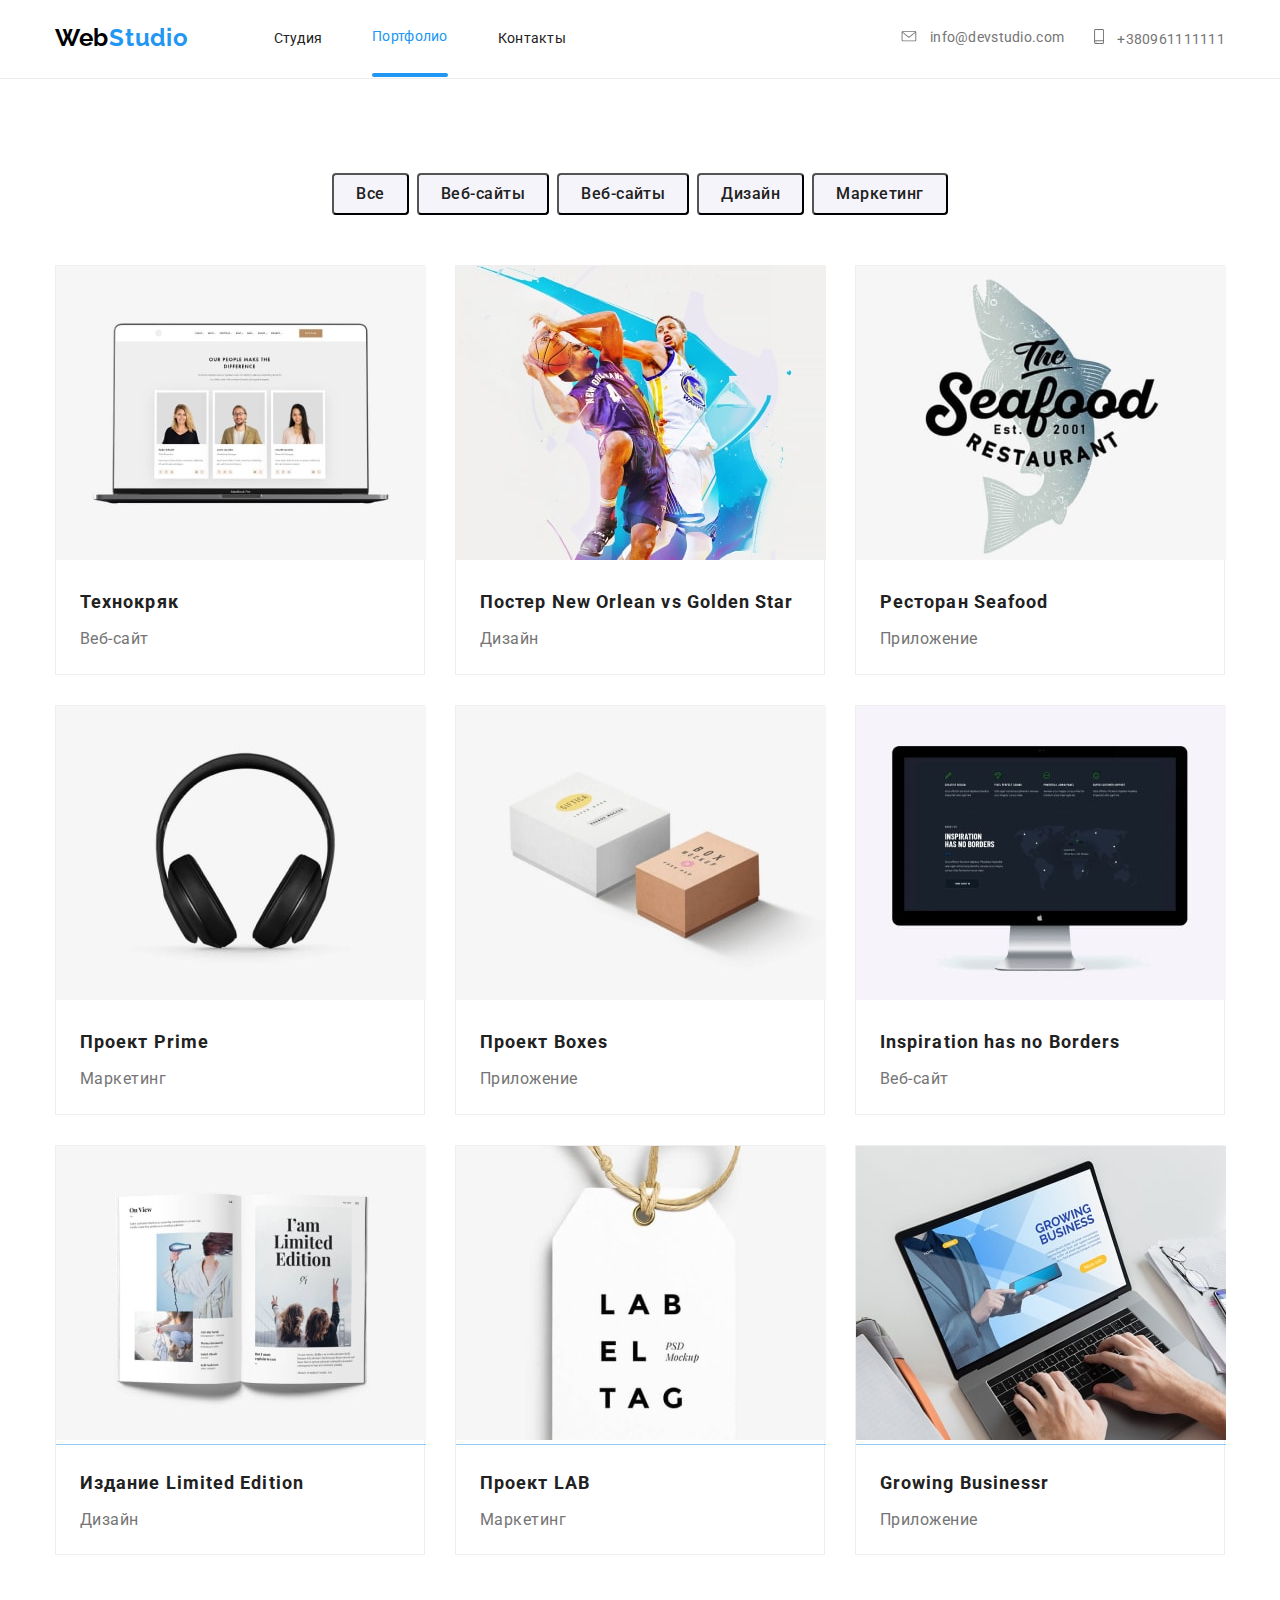
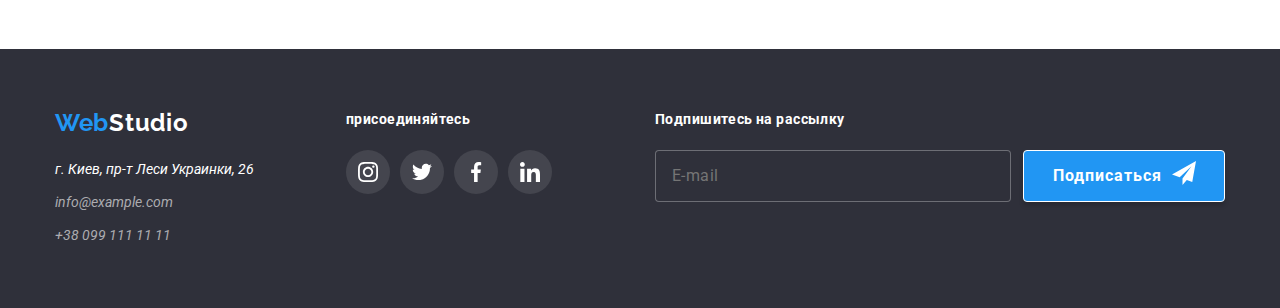
==== portfolio.html @ 49d40916 "Перенес 6 работу" ====
<!DOCTYPE html>
<html lang="ru">
  <head>
    <meta charset="UTF-8" />
    <meta name="viewport" content="width=device-width, initial-scale=1.0" />
    <title>Github-home</title>
    <link
      href="https://fonts.googleapis.com/css2?family=Raleway:wght@700&family=Roboto:wght@400;500;700;900&display=swap"
      rel="stylesheet"
    />
    <link rel="stylesheet" href="./css/normalize.css" />
    <link rel="stylesheet" href="./css/style.css" />
  </head>
  <body>
    <header class="border-head">
      <!--Header site -->
      <div class="conteiner conteiner-nav">
        <nav class="main-nav">
          <a href="./index.html" class="logo"
            >Web<span class="pat">Studio</span>
          </a>
          <ul class="site-nav erase-stile">
            <li class="item">
              <a href="./index.html" class="link">Студия</a>
            </li>
            <li class="item">
              <a href="#" class="link current erase-stile">Портфолио</a>
            </li>
            <li class="item">
              <a href="#" class="link">Контакты</a>
            </li>
          </ul>
        </nav>
        <div class="page-contacts">
          <ul class="contacts-nav erase-stile">
            <li class="item-link">
              <a class="link" href="mailto:info@devstudio.com">
                <svg class="icon-email" style="width: 16; height: 11;">
                  <use href="./img/symbol-defs.svg#icon-email"></use>
                </svg>
                info@devstudio.com</a
              >
            </li>
            <li class="item-link">
              <a class="link" href="tel:+380961111111">
                <svg class="icon-smartphone" style="width: 10; height: 15;">
                  <use href="./img/symbol-defs.svg#icon-smartphone"></use>
                </svg>
                +380961111111</a
              >
            </li>
          </ul>
        </div>
      </div>
    </header>

    <main class="conteiner">
      <!--filtres-->

      <div class="block-filtres">
        <button type="button" class="filtres">Все</button>
        <button type="button" class="filtres">Веб-сайты</button>
        <button type="button" class="filtres">Веб-сайты</button>
        <button type="button" class="filtres">Дизайн</button>
        <button type="button" class="filtres">Маркетинг</button>
      </div>

      <!--our developments-->

      <section class="development-conteiner">
        <h1 hidden>Our developments</h1>
        <ul class="erase-stile flex-conteiner">
          <li class="block-flex">
            <a href="#">
              <div class="img-box">
                <img
                  src="./img/portfolio/img-min.jpg"
                  alt="Технокряк"
                  width="370"
                  height="294"
                />

                <div class="img-hover">
                  <p class="texnokryk-text">
                    Технокряк это современная площадка распространения
                    коронавируса. Компании используют эту платформу для
                    цифрового шпионажа и атак на защищённые сервера конкурентов.
                  </p>
                </div>
              </div>
              <div class="border">
                <h2 class="developments-title">Технокряк</h2>
                <p class="development-text">Веб-сайт</p>
              </div>
            </a>
          </li>
          <li class="block-flex">
            <a href="#">
              <div class="img-box">
                <img
                  src="./img/portfolio/img2-min.jpg"
                  alt="Постер New Orlean vs Golden Star"
                  width="370"
                  height="294"
                />
                <div class="img-hover">
                  <p class="texnokryk-text">
                    Технокряк это современная площадка распространения
                    коронавируса. Компании используют эту платформу для
                    цифрового шпионажа и атак на защищённые сервера конкурентов.
                  </p>
                </div>
              </div>
              <div class="border">
                <h2 class="developments-title">
                  Постер New Orlean vs Golden Star
                </h2>
                <p class="development-text">Дизайн</p>
              </div>
            </a>
          </li>
          <li class="block-flex">
            <a href="#">
              <div class="img-box">
                <img
                  src="./img/portfolio/img3-min.jpg"
                  alt="Ресторан Seafood"
                  width="370"
                  height="294"
                />
                <div class="img-hover">
                  <p class="texnokryk-text">
                    Технокряк это современная площадка распространения
                    коронавируса. Компании используют эту платформу для
                    цифрового шпионажа и атак на защищённые сервера конкурентов.
                  </p>
                </div>
              </div>
              <div class="border">
                <h2 class="developments-title">Ресторан Seafood</h2>
                <p class="development-text">Приложение</p>
              </div>
            </a>
          </li>
          <li class="block-flex">
            <a href="#">
              <div class="img-box">
                <img
                  src="./img/portfolio/img4-min.jpg"
                  alt="Проект Prime"
                  width="370"
                  height="294"
                />
                <div class="img-hover">
                  <p class="texnokryk-text">
                    Технокряк это современная площадка распространения
                    коронавируса. Компании используют эту платформу для
                    цифрового шпионажа и атак на защищённые сервера конкурентов.
                  </p>
                </div>
              </div>

              <div class="border">
                <h2 class="developments-title">Проект Prime</h2>
                <p class="development-text">Маркетинг</p>
              </div>
            </a>
          </li>
          <li class="block-flex">
            <a href="#">
              <div class="img-box">
                <img
                  src="./img/portfolio/img5-min.jpg"
                  alt="Проект Boxes"
                  width="370"
                  height="294"
                />
                <div class="img-hover">
                  <p class="texnokryk-text">
                    Технокряк это современная площадка распространения
                    коронавируса. Компании используют эту платформу для
                    цифрового шпионажа и атак на защищённые сервера конкурентов.
                  </p>
                </div>
              </div>
              <div class="border">
                <h2 class="developments-title">Проект Boxes</h2>
                <p class="development-text">Приложение</p>
              </div>
            </a>
          </li>
          <li class="block-flex">
            <a href="#">
              <div class="img-box">
                <img
                  src="./img/portfolio/img6-min.jpg"
                  alt="Inspiration has no Borders"
                  width="370"
                  height="294"
                />
                <div class="img-hover">
                  <p class="texnokryk-text">
                    Технокряк это современная площадка распространения
                    коронавируса. Компании используют эту платформу для
                    цифрового шпионажа и атак на защищённые сервера конкурентов.
                  </p>
                </div>
              </div>
              <div class="border">
                <h2 class="developments-title">Inspiration has no Borders</h2>
                <p class="development-text">Веб-сайт</p>
              </div>
            </a>
          </li>
          <li class="block-flex">
            <a href="#">
              <div class="img-box">
                <img
                  src="./img/portfolio/img7-min.jpg"
                  alt="Издание Limited Edition"
                  width="370"
                  height="294"
                />
                <div class="img-hover">
                  <p class="texnokryk-text">
                    Технокряк это современная площадка распространения
                    коронавируса. Компании используют эту платформу для
                    цифрового шпионажа и атак на защищённые сервера конкурентов.
                  </p>
                </div>
              </div>
              <div class="border">
                <h2 class="developments-title">Издание Limited Edition</h2>
                <p class="development-text">Дизайн</p>
              </div>
            </a>
          </li>
          <li class="block-flex">
            <a href="#">
              <div class="img-box">
                <img
                  src="./img/portfolio/img8-min.jpg"
                  alt="Проект LAB"
                  width="370"
                  height="294"
                />
                <div class="img-hover">
                  <p class="texnokryk-text">
                    Технокряк это современная площадка распространения
                    коронавируса. Компании используют эту платформу для
                    цифрового шпионажа и атак на защищённые сервера конкурентов.
                  </p>
                </div>
              </div>
              <div class="border">
                <h2 class="developments-title">Проект LAB</h2>
                <p class="development-text">Маркетинг</p>
              </div>
            </a>
          </li>
          <li class="block-flex">
            <a href="#">
              <div class="img-box">
                <img
                  src="./img/portfolio/img9-min.jpg"
                  alt="Growing Business"
                  width="370"
                  height="294"
                />
                <div class="img-hover">
                  <p class="texnokryk-text">
                    Технокряк это современная площадка распространения
                    коронавируса. Компании используют эту платформу для
                    цифрового шпионажа и атак на защищённые сервера конкурентов.
                  </p>
                </div>
              </div>
              <div class="border">
                <h2 class="developments-title">Growing Businessr</h2>
                <p class="development-text">Приложение</p>
              </div>
            </a>
          </li>
        </ul>
      </section>
    </main>

    <!--Footer-->

    <footer class="footer">
      <div class="conteiner flex-footer">
        <div class="block-adress-logo">
          <div class="webstudio">
            <a href="./index.html" class="footer-logo"
              >Web<span class="footer-pat">Studio</span>
            </a>
          </div>
          <address class="adress">
            <p class="footer-adress">г. Киев, пр-т Леси Украинки, 26</p>
            <p class="first-link">
              <a href="info@example.com" class="adress-link"
                >info@example.com</a
              >
            </p>
            <p class="second-link">
              <a href="#" class="adress-link"> +38 099 111 11 11</a>
            </p>
          </address>
        </div>

        <div class="block-link">
          <b class="title-footer">присоединяйтесь</b>
          <ul class="erase-stile">
            <li>
              <a href="#" aria-label="Instagram" class="bacground-icon">
                <svg class="icon-link-footer" width="20" height="20">
                  <use href="./img/symbol-defs.svg#icon-instagram"></use>
                </svg>
              </a>
            </li>
            <li>
              <a href="#" aria-label="Twitter" class="bacground-icon">
                <svg class="icon-link-footer" width="20" height="20">
                  <use href="./img/symbol-defs.svg#icon-twitter"></use>
                </svg>
              </a>
            </li>
            <li>
              <a href="#" aria-label="Facebbook" class="bacground-icon">
                <svg class="icon-link-footer" width="20" height="20">
                  <use href="./img/symbol-defs.svg#icon-facebook"></use>
                </svg>
              </a>
            </li>
            <li>
              <a href="#" aria-label="LinkedIn" class="bacground-icon">
                <svg class="icon-link-footer" width="20" height="20">
                  <use href="./img/symbol-defs.svg#icon-linkedin"></use>
                </svg>
              </a>
            </li>
          </ul>
        </div>
        <form class="form" action="#">
          <b class="title-footer">Подпишитесь на рассылку</b>
          <div class="form-footer">
            <input
              class="input-footer"
              type="email"
              name="mail"
              id="mail"
              placeholder="E-mail"
            />

            <button class="submit-footer" type="submit">
              Подписаться
              <svg class="icon-send" width="24" height="24">
                <use href="./img/symbol-defs.svg#icon-send"></use>
              </svg>
            </button>
          </div>
        </form>
      </div>
    </footer>
  </body>
</html>
---- css/style.css ----
html {
  box-sizing: border-box;
}

*,
*::before,
*::after {
  box-sizing: inherit;
}

:root {
  --main-text-color: #757575;
  --text-title-color: #212121;
  --accent-text: #2196f3;
  --primary-white-color: #ffffff;
}

body {
  color: var(--main-text-color);
  background-color: #ffffff;

  font-family: "Raleway", sans-serif;
  font-family: "Roboto", sans-serif;
}

.erase-stile {
  display: flex;

  list-style: none;
  text-decoration: none;

  padding: 0;
  margin: 0;
}

/*page header*/

.conteiner {
  width: 1200px;

  padding-left: 15px;
  padding-right: 15px;
  margin-left: auto;
  margin-right: auto;
}
.border-head {
  margin-top: 0;
  border-bottom: 1px solid #ececec;
}

/* nav*/

.conteiner-nav {
  display: flex;
  justify-content: center;
  align-items: center;
  padding-top: 24px;
  padding-bottom: 25px;
}
.main-nav {
  display: flex;
  justify-content: center;
  align-items: center;
}

.logo {
  color: #000000;

  font-family: "Raleway", sans-serif;

  font-weight: 700;
  font-size: 24px;
  line-height: 1.19;
  letter-spacing: 0.03em;
  text-decoration: none;
}

.logo .pat {
  color: var(--accent-text);
}

.link {
  position: relative;
  color: var(--text-title-color);

  font-size: 14px;
  line-height: 1.14;
  letter-spacing: 0.02em;
  text-decoration: none;
  transition: color, fill;
  transition-delay: 250ms;
  transition-timing-function: cubic-bezier(0.4, 0, 0.2, 1);
}
.site-nav {
  display: flex;
  margin-left: 85px;
}
.site-nav .item:not(:last-child) {
  margin-right: 50px;
}

.site-nav .link:focus,
.site-nav .link:hover {
  color: var(--accent-text);
}
/*.current {
  position: relative;
}*/
/*.link:hover::before {
  content: "";
  position: absolute;
  width: 100%;
  height: 4px;
  bottom: -32px;

  border-radius: 2px;
  background-color: var(--accent-text);
  transition: 250ms cubic-bezier(0.4, 0, 0.2, 1);
}*/
.current::before {
  content: "";
  position: absolute;
  width: 100%;
  height: 4px;
  bottom: -32px;

  border-radius: 2px;

  background-color: var(--accent-text);
}

.site-nav .link.current {
  color: var(--accent-text);
}
.item-link {
  display: inline-flex;
  align-items: center;
  fill: var(--main-text-color);
}
.icon-email {
  width: 16px;
  height: 11px;
  margin-right: 10px;
}

.item-link :focus,
.item-link :hover {
  fill: var(--accent-text);
  color: var(--accent-text);
}

.icon-smartphone {
  width: 10px;
  height: 15px;
  margin-right: 10px;
}

.page-contacts {
  display: flex;

  align-items: center;
  margin-left: auto;
}
.contacts-nav {
  display: flex;
  align-items: center;
}
.contacts-nav .item-link:not(:last-child) {
  margin-right: 30px;
}

.contacts-nav .link {
  color: #757575;
}

.contacts-nav .link:focus,
.contacts-nav .link:hover {
  color: var(--accent-text);
}

/* head*/

.section-head {
  margin-top: 0;
  margin-bottom: 94px;

  text-align: center;
}
.overlay {
  max-width: 1600px;
  height: 600px;
  margin-right: auto;
  margin-left: auto;

  background-image: linear-gradient(
      to right,
      rgba(47, 48, 58, 0.8),
      rgba(47, 48, 58, 0.8)
    ),
    url(../img/header-min.jpg);
  background-position: center;
  background-size: cover;
}

.title-head {
  width: 696px;

  padding-top: 200px;
  margin-top: 0;
  margin-right: auto;
  margin-left: auto;
  margin-bottom: 30px;

  color: var(--primary-white-color);

  font-weight: 900;
  font-size: 44px;
  line-height: 1.36;
  text-align: center;
  letter-spacing: 0.06em;
  text-transform: uppercase;
}

/* button*/
.button-head {
  color: #ffffff;
  background-color: var(--accent-text);

  display: inline;
  padding-top: 10px;
  padding-right: 32px;
  padding-bottom: 10px;
  padding-left: 32px;
  border: 1px solid transparent;
  border-radius: 4px;

  font-weight: 700;
  font-size: 16px;
  line-height: 1.87;
  letter-spacing: 0.06em;
  font-family: inherit;
}

/* features*/
.features-conteiner {
  margin-top: 94px;
  margin-bottom: 94px;
  display: flex;
}

.icon-benefits {
  margin-bottom: 30px;
  margin-top: 0;
  padding: 25px 100px;

  width: 270px;
  height: 120px;

  background-color: #f5f4fa;
  border-radius: 4px;
}

.features-conteiner .features-item:not(:last-child) {
  margin-right: 30px;
}

.section-title-detalis {
  color: var(--text-title-color);

  font-style: normal;
  font-weight: 700;
  font-size: 14px;
  line-height: 1.42;
  letter-spacing: 0.03em;
  text-transform: uppercase;

  margin-top: 0;
  margin-bottom: 10px;
}

.section-title {
  text-align: center;
  margin-top: 0;
  margin-bottom: 50px;

  font-weight: 700;
  font-size: 36px;
  line-height: 1.16;
  letter-spacing: 0.03em;

  color: var(--text-title-color);
}

.section-text {
  font-size: 14px;
  line-height: 1.5;
  letter-spacing: 0.03em;

  margin-top: 0;
  margin-bottom: 0;
}

/*development site*/
.development-conteiner {
  margin-bottom: 94px;
}
.bloc-item {
  display: flex;
  flex-wrap: wrap;
}
.bloc-item .person:not(:last-child) {
  margin-right: 30px;
}

.person {
  position: relative;
}
.img-bloc {
  display: block;

  width: 370px;
  height: 294px;
}

.development-first-text {
  position: absolute;
  bottom: 0;
  left: 0;
  width: 370px;
  height: 70px;

  display: inline-flex;
  justify-content: center;
  align-items: center;

  margin-top: 0;
  margin-bottom: 0;

  font-weight: bold;
  font-size: 14px;
  line-height: 1.14;
  text-align: center;
  letter-spacing: 0.03em;
  text-transform: uppercase;
  color: var(--primary-white-color);
  background-color: rgba(47, 48, 58, 0.8);
}

/*our team*/
.section-team {
  margin-bottom: 94px;
  margin-right: auto;
  margin-right: auto;
  padding-top: 94px;
  padding-bottom: 94px;

  background-color: #f5f4fa;
}
.bloc-team {
  display: flex;
  flex-wrap: wrap;
}
.team {
  width: 270px;
  margin-right: 30px;
  background: #ffffff;
  text-align: center;
  box-shadow: 0px 1px 3px rgba(0, 0, 0, 0.12), 0px 1px 1px rgba(0, 0, 0, 0.14),
    0px 2px 1px rgba(0, 0, 0, 0.2);
  border-radius: 0px 0px 4px 4px;
}
.team:nth-child(4n) {
  margin-right: 0;
}
.title-team {
  font-weight: 500;
  font-size: 16px;
  line-height: 1.18;
  letter-spacing: 0.03em;
  color: var(--text-title-color);

  margin-top: 30px;
  margin-bottom: 10px;
}

.profile {
  font-size: 16px;
  line-height: 1.18;
  letter-spacing: 0.03em;

  margin-top: 0;
  margin-bottom: 16px;
}
.button-link {
  display: flex;
  justify-content: center;
  align-items: center;
}

.button-icon {
  display: flex;

  border-radius: 50%;
  margin-right: 10px;
  margin-bottom: 24px;

  transition: background-color;
  transition-delay: 250ms;
  transition-timing-function: cubic-bezier(0.4, 0, 0.2, 1);
}

.button-icon :focus,
.button-icon:hover {
  background-color: var(--accent-text);
  color: var(--primary-white-color);
}

.profie-link {
  color: #afb1b8;
  text-decoration: none;
  border-radius: 50%;
}
.profie-link:focus,
.profie-link:hover {
  color: var(--primary-white-color);
}

.icon-link {
  display: flex;
  width: 44px;
  height: 44px;
  fill: currentColor;

  padding: 12px 12px;
}
.icon-link .button-icon:focus,
.icon-link .button-icon:hover {
  background-color: var(--accent-text);
  color: var(--primary-white-color);
}

/*Regular customers*/

.section-customers {
  margin-bottom: 94px;
}
.bloc-client {
  display: flex;
  flex-wrap: wrap;
}
.client {
  display: flex;

  margin-right: 30px;
}

.client:nth-child(6n) {
  margin-right: 0;
}

.customers-link {
  display: flex;
  justify-content: center;
  align-items: center;
  width: 170px;
  height: 90px;
  border: 1px solid;
  border-radius: 4px;

  color: #afb1b8;
}
.icon-customers:focus,
.icon-customers:hover {
  color: var(--accent-text);
}

.icon-logo {
  display: flex;
  fill: currentColor;
  width: 170px;
  height: 90px;
}
.icon-logo :focus,
.icon-logo:hover {
  fill: var(--accent-text);
}
/*footer*/
.footer {
  background-color: #2f303a;
}
.flex-footer {
  display: flex;
  padding-top: 60px;
  padding-bottom: 60px;
}
.block-adress-logo {
  display: block;

  margin: 0;
  padding: 0;
}
.webstudio {
  display: inline-block;
  margin-right: 0;
  margin-bottom: 20px;
}
.footer-logo {
  color: var(--accent-text);

  font-family: "Raleway", sans-serif;
  font-weight: 700;
  font-size: 24px;
  line-height: 1.19;
  letter-spacing: 0.03em;
  text-decoration: none;
  margin-right: 0;
  margin-bottom: 20px;
}
.footer-pat {
  margin: 0;
  color: #ffffff;
}
.footer-adress {
  display: inline-block;
  color: var(--primary-white-color);

  margin-top: 0;
  margin-right: 0;
  margin-bottom: 9px;
}
.first-link {
  display: inline-block;
  margin-top: 0;
  margin-bottom: 9px;
}
.second-link {
  display: inline-block;
  margin-top: 0;
  margin-bottom: 0;
}
.adress {
  display: inline-flex;
  flex-direction: column;

  font-weight: 400;
  font-size: 14px;
  line-height: 1.71;
}
.adress-link {
  color: #acacb0;
  text-decoration: none;
  transition: color;
  transition-delay: 250ms;
  transition-timing-function: cubic-bezier(0.4, 0, 0.2, 1);
}

.adress-link:focus,
.adress-link:hover {
  color: var(--accent-text);
}

.block-link {
  margin-left: 70px;
}

.title-footer {
  color: var(--primary-white-color);

  display: inline-block;
  margin-top: 0;
  margin-bottom: 20px;

  font-size: 14px;
  line-height: 1.5;
  letter-spacing: 0.03em;
}

.bacground-icon {
  display: flex;

  border-radius: 50%;
  background-color: #44454e;
  margin-right: 10px;
  margin-bottom: 24px;
  transition: background-color fill;
  transition-delay: 250ms;
  transition-timing-function: cubic-bezier(0.4, 0, 0.2, 1);
}
.bacground-icon:focus,
.bacground-icon:hover {
  background-color: var(--accent-text);
  fill: var(--accent-text);
}
.icon-link-footer {
  display: flex;
  width: 44px;
  height: 44px;
  fill: #ffffff;
  padding: 12px 12px;
}
.button-stile {
  display: flex;
  align-items: center;

  list-style: none;
  text-decoration: none;

  margin: 0;
  padding: 0;
}
.form {
  width: 570px;
  margin-left: 93px;
}

.form-footer {
  display: flex;
  justify-content: space-between;
  align-items: center;
}

.input-footer {
  display: flex;
  width: 358px;

  padding-top: 15px;
  padding-bottom: 15px;
  padding-left: 16px;
  margin-right: 12px;

  box-shadow: (0px 4px 4px rgba(0, 0, 0, 0.15));
  border: 1px solid rgba(255, 255, 255, 0.3);
  border-radius: 4px;

  font-weight: 400;
  font-size: 16px;
  line-height: 1.25;
  letter-spacing: 0.03em;

  color: #acacb0;
  background-color: #2f303a;
}
.submit-footer {
  display: flex;

  padding-top: 10px;
  padding-bottom: 10px;
  padding-left: 29px;
  padding-right: 28px;

  background-color: var(--accent-text);
  color: #ffffff;

  font-weight: 700;
  font-size: 16px;
  line-height: 1.87;
  letter-spacing: 0.06em;

  border: 1px solid;
  box-shadow: 0px 4px 4px rgba(0, 0, 0, 0.15);
  border-radius: 4px;
}
.icon-send {
  display: flex;
  align-items: center;

  fill: var(--primary-white-color);
  width: 24px;
  height: 24px;

  margin-left: 10px;
  padding: 0;
}

/***************************portfolio**********************************/

/********filtres*******/
.block-filtres {
  display: flex;
  justify-content: center;
  align-items: center;

  margin-top: 94px;
  margin-right: auto;
  margin-left: auto;
  margin-bottom: 34px;
  padding-top: 0;
  padding-bottom: 16px;

  text-align: center;
}

.filtres {
  display: flex;
  justify-content: center;
  align-items: center;

  background-color: #f5f4fa;
  color: var(--text-title-color);

  margin-right: 8px;
  padding: 6px 22px;

  border-radius: 4px;
  font-weight: 500;
  font-size: 16px;
  line-height: 1.625;
  text-align: center;
  letter-spacing: 0.03em;

  transition: background-color, color;
  transition-delay: 250ms;
  transition-timing-function: cubic-bezier(0.4, 0, 0.2, 1);
}

.filtres:nth-child(5) {
  margin-right: 0;
}

.filtres:focus,
.filtres:hover {
  background-color: var(--accent-text);
  color: var(--primary-white-color);
}
/********our developments*******/

.flex-conteiner {
  display: flex;
  flex-wrap: wrap;
}

.block-flex {
  display: flex;

  width: 370px;

  margin-bottom: 30px;
  margin-right: 30px;

  border: 1px solid #eeeeee;
}

.block-flex:hover {
  box-shadow: 0px 1px 1px rgba(0, 0, 0, 0.12), 0px 4px 4px rgba(0, 0, 0, 0.06),
    1px 4px 6px rgba(0, 0, 0, 0.16);
}

.block-flex:nth-child(3n) {
  margin-right: 0;
}

.block-flex:nth-last-child(-n + 3) {
  margin-bottom: 0;
}

.img-box {
  position: relative;
  overflow: hidden;
}

.img-hover {
  position: absolute;

  text-decoration: none;
  left: 0;
  top: 0;
  width: 100%;
  height: 100%;
  opacity: 0.9;
  transform: translateY(100%);
  transition: transform 450ms cubic-bezier(0.4, 0, 0.2, 1);
}

.block-flex:hover .img-hover {
  opacity: 0.9;
  transform: translateY(0%);
}

.texnokryk-text {
  display: inline-block;

  margin-top: 0;
  margin-bottom: 0;
  padding: 63px 24px;
  height: 294px;
  font-weight: normal;
  font-size: 18px;
  line-height: 1.55;
  letter-spacing: 0.03em;

  background-color: var(--accent-text);
  color: #ffffff;
  opacity: 0.9;
}
.border {
  display: inline-block;
}
.developments-title {
  font-weight: bold;
  font-size: 18px;
  line-height: 2;
  letter-spacing: 0.06em;

  text-decoration: none;
  margin: 0;
  padding-top: 20px;
  padding-left: 24px;
  padding-bottom: 4px;

  color: var(--text-title-color);
}
.development-text {
  font-weight: normal;
  font-size: 16px;
  line-height: 1.87;
  letter-spacing: 0.03em;
  text-decoration: none;

  margin: 0;
  padding-left: 24px;
  padding-bottom: 20px;
  color: #757575;
}

/******modal******/
.backdrop {
  position: fixed;
  top: 0;
  left: 0;
  width: 100%;
  height: 100%;
  background-color: rgba(0, 0, 0, 0.2);
  opacity: 1;
  transition: opacity 250ms cubic-bezier(0.4, 0, 0.2, 1);
}
.backdrop.is-hidden .modal {
  transform: translate(-50%, -50%) rotate(360deg);
}

.modal {
  position: absolute;
  top: 50%;
  left: 50%;
  transform: translate(-50%, -50%) rotate(0deg);

  transition: 250ms cubic-bezier(0.4, 0, 0.2, 1);

  border-radius: 4px;
  min-width: 528px;
  min-height: 581px;

  box-shadow: 0px 1px 3px rgba(0, 0, 0, 0.12), 0px 1px 1px rgba(0, 0, 0, 0.14),
    0px 2px 1px rgba(0, 0, 0, 0.2);
  background-color: var(--primary-white-color);
}
.backdrop.is-hidden {
  opacity: 0;
  pointer-events: none;
}

.close-type {
  position: absolute;

  display: flex;
  justify-content: center;
  align-items: center;

  top: 8px;
  right: 8px;
  width: 30px;
  height: 30px;
  outline: var(--main-text-color);
  border-radius: 50%;
  border: 1px solid rgba(0, 0, 0, 0.1);
  background-color: #ffffff;
}

.icon-close {
  fill: black;
}
.close-type:focus > .icon-close {
  fill: var(--accent-text);
  transition: 250ms cubic-bezier(0.4, 0, 0.2, 1);
}
/*********form-modal**********/

.form-modal {
  padding: 40px 40px;
}
.title-modal {
  margin-top: 0;
  margin-bottom: 12px;

  font-weight: bold;
  font-size: 20px;
  line-height: 1.15;
  text-align: center;
  letter-spacing: 0.03em;

  color: var(--text-title-color);
}
/******group******/

.group {
  display: flex;
  flex-direction: column;

  font-weight: normal;
  font-size: 12px;
  line-height: 1.16;

  letter-spacing: 0.01em;

  color: var(--main-text-color);
}
.form-flip {
  display: block;
  list-style: none;
  padding: 0;
  margin: 0;
}

.position-modal {
  position: relative;

  margin-bottom: 21px;
}
.modal-label {
  display: block;
  margin-bottom: 4px;

  font-weight: normal;
  font-size: 12px;
  line-height: 1.16;
  letter-spacing: 0.01em;

  color: var(--main-text-color);
}
.modal-input:focus {
  border: 1px solid var(--accent-text);
  transition: 550ms cubic-bezier(0.4, 0, 0.2, 1);
}
.modal-input:focus + .user-modal {
  fill: var(--accent-text);
  transition: 250ms cubic-bezier(0.4, 0, 0.2, 1);
}
.user-modal {
  position: absolute;
  bottom: 0;
  left: 0;
  transform: translateY(-50%);
  transition: 250ms cubic-bezier(0.4, 0, 0.2, 1);

  width: 18px;
  height: 18px;
  margin-left: 12px;
}
.modal-input {
  width: 100%;
  padding-top: 11px;
  padding-left: 42px;
  padding-bottom: 11px;
  outline: none;
  border: 1px solid rgba(33, 33, 33, 0.2);
  border-radius: 4px;
}
/********comment*******/
textarea {
  resize: none;
}
.position-comment {
  display: block;
  margin: 0;
  padding: 0;
}
.text-comment {
  font-weight: normal;
  font-size: 12px;
  line-height: 1.16;
  letter-spacing: 0.01em;
}
.modal-comment {
  width: 100%;

  padding: 12px 16px;
  outline: none;
  border: 1px solid rgba(33, 33, 33, 0.2);
  border-radius: 4px;
}
.modal-comment:focus {
  outline: 1px solid var(--accent-text);
  transition: 250ms cubic-bezier(0.4, 0, 0.2, 1);
}
/*******agree*******/
.checkbox {
  -webkit-appearance: none;
  -moz-appearance: none;
  appearance: none;
}
.agree-text {
  display: inline-block;
  text-align: center;

  margin-top: 20px;
  margin-bottom: 30px;

  font-weight: normal;
  font-size: 14px;
  line-height: 1.71;
  letter-spacing: 0.03em;

  color: var(--main-text-color);
}
.checkbox:checked + .icon-checkbox {
  background-color: var(--accent-text);
  background-image: url(../img/check.svg);
  background-size: contain;
  background-origin: border-box;
  border-color: var(--accent-text);
  transition: 250ms cubic-bezier(0.4, 0, 0.2, 1);
}
.icon-checkbox {
  display: inline-block;
  width: 16px;
  height: 15px;
  margin-left: 12px;
  margin-right: 8px;
  border-radius: 2px;
  border: 1px solid var(--text-title-color);
}

.agree-akcent {
  color: var(--accent-text);
  text-decoration: underline;
}
/********submit*******/
.submit-modal {
  display: block;
  margin-right: auto;
  margin-left: auto;
  padding: 10px 55px;

  font-weight: bold;
  font-size: 16px;
  line-height: 1.87;
  text-align: center;
  letter-spacing: 0.06em;
  background-color: var(--accent-text);
  color: var(--primary-white-color);
  box-shadow: 0px 4px 4px rgba(0, 0, 0, 0.15);
  border-radius: 4px;
}
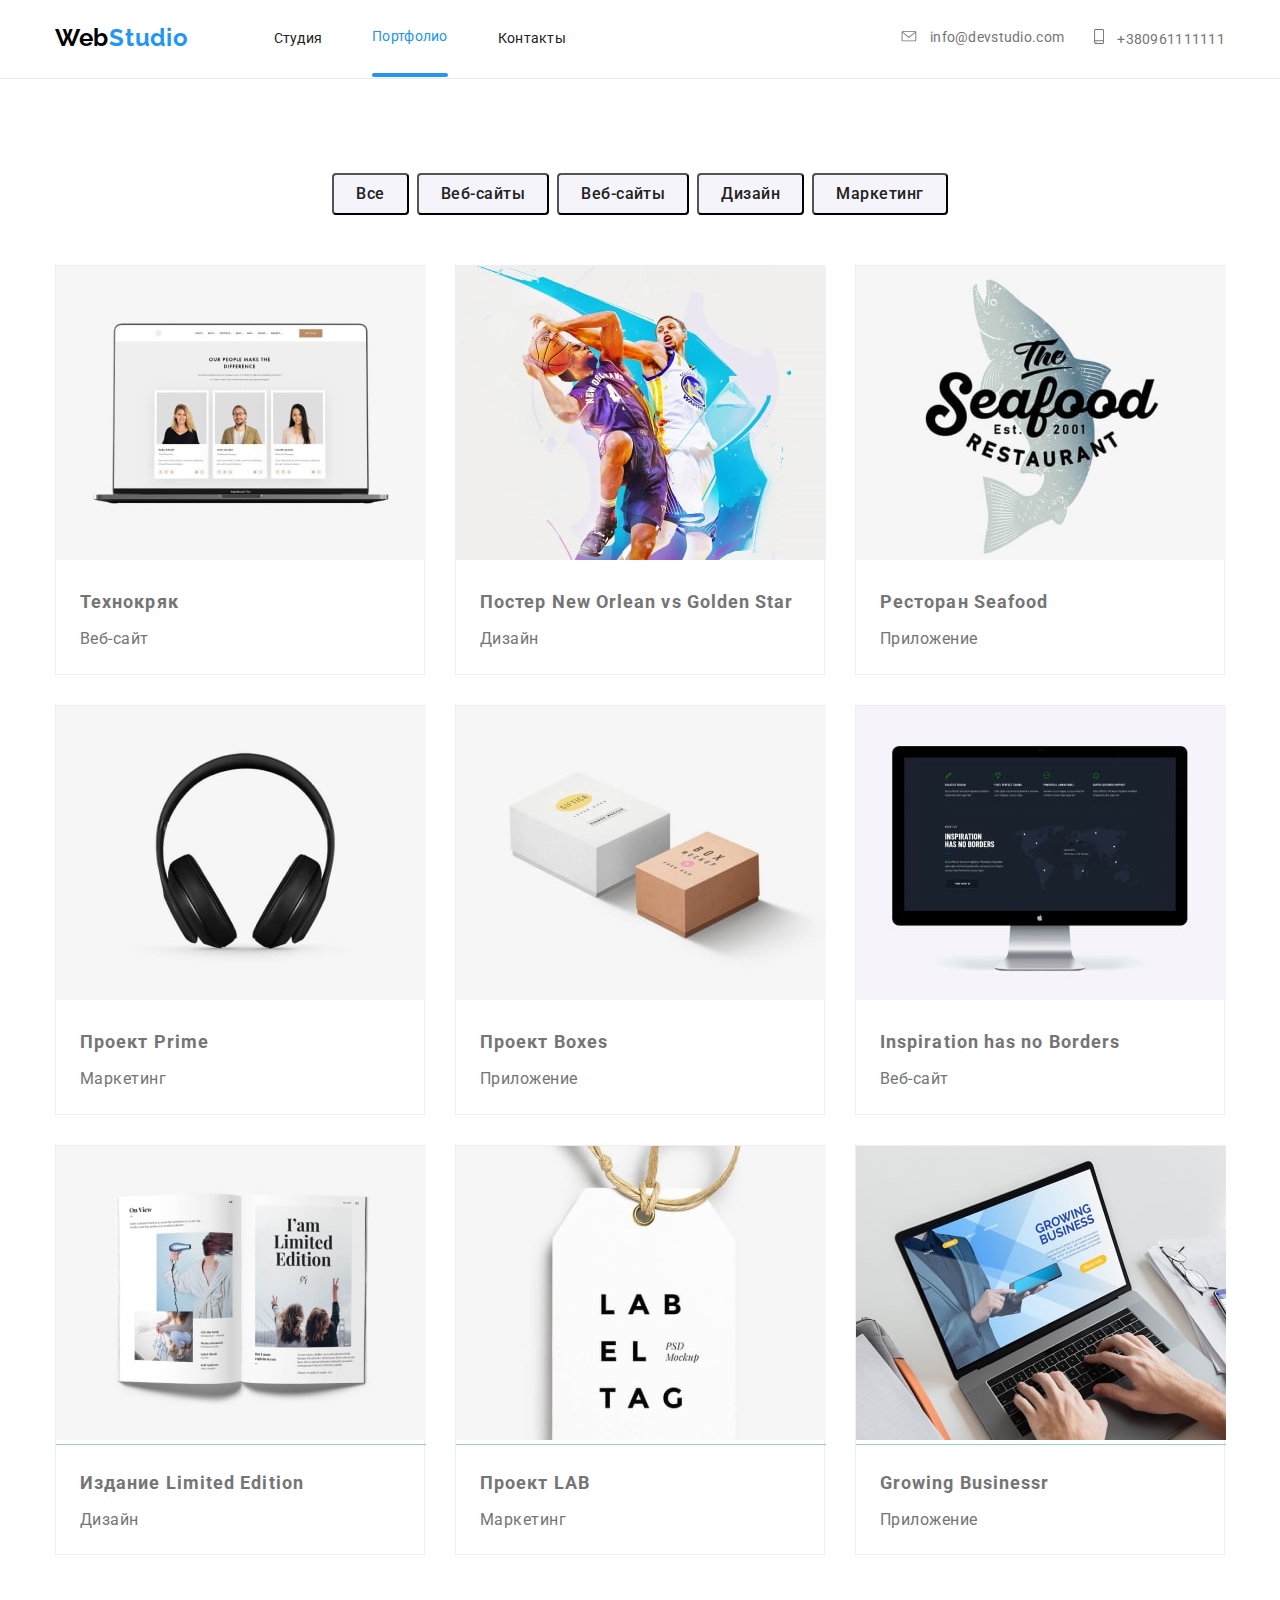
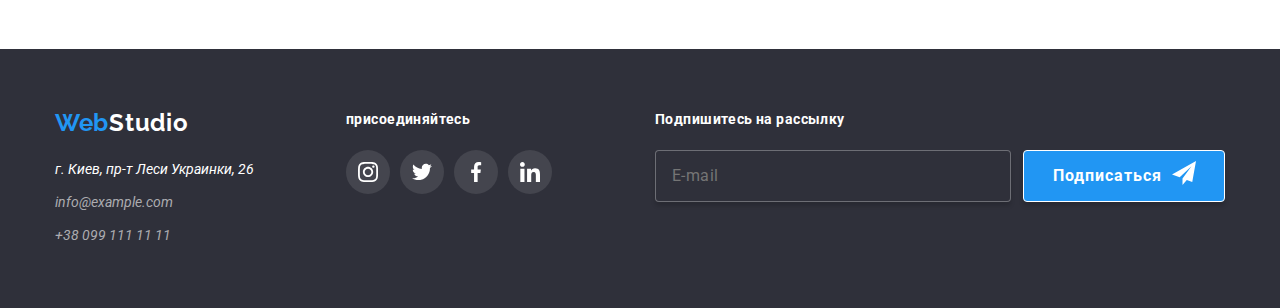
==== commit 4704727d: "Перевел в SASS" ====
--- a/portfolio.html
+++ b/portfolio.html
@@ -9,7 +9,7 @@
       rel="stylesheet"
     />
     <link rel="stylesheet" href="./css/normalize.css" />
-    <link rel="stylesheet" href="./css/style.css" />
+    <link rel="stylesheet" href="./css/portfolio.min.css" />
   </head>
   <body>
     <header class="border-head">
@@ -35,7 +35,7 @@
           <ul class="contacts-nav erase-stile">
             <li class="item-link">
               <a class="link" href="mailto:info@devstudio.com">
-                <svg class="icon-email" style="width: 16; height: 11;">
+                <svg class="icon-email" style="width: 16; height: 11">
                   <use href="./img/symbol-defs.svg#icon-email"></use>
                 </svg>
                 info@devstudio.com</a
@@ -43,7 +43,7 @@
             </li>
             <li class="item-link">
               <a class="link" href="tel:+380961111111">
-                <svg class="icon-smartphone" style="width: 10; height: 15;">
+                <svg class="icon-smartphone" style="width: 10; height: 15">
                   <use href="./img/symbol-defs.svg#icon-smartphone"></use>
                 </svg>
                 +380961111111</a
--- a/css/portfolio.min.css
+++ b/css/portfolio.min.css
@@ -0,0 +1,2 @@
+html{-webkit-box-sizing:border-box;box-sizing:border-box}*,*::before,*::after{-webkit-box-sizing:inherit;box-sizing:inherit}body{color:#757575;background-color:#fff;font-family:"Raleway", sans-serif;font-family:"Roboto", sans-serif}.erase-stile{display:-webkit-box;display:-ms-flexbox;display:flex;list-style:none;text-decoration:none;padding:0;margin:0}.conteiner{width:1200px;padding-left:15px;padding-right:15px;margin-left:auto;margin-right:auto}.border-head{margin-top:0;border-bottom:1px solid #ececec}.conteiner-nav{display:-webkit-box;display:-ms-flexbox;display:flex;-webkit-box-pack:center;-ms-flex-pack:center;justify-content:center;-webkit-box-align:center;-ms-flex-align:center;align-items:center;padding-top:24px;padding-bottom:25px}.main-nav{display:-webkit-box;display:-ms-flexbox;display:flex;-webkit-box-pack:center;-ms-flex-pack:center;justify-content:center;-webkit-box-align:center;-ms-flex-align:center;align-items:center}.logo{color:#000000;font-family:"Raleway", sans-serif;font-weight:700;font-size:24px;line-height:1.19;letter-spacing:0.03em;text-decoration:none}.logo .pat{color:#2196f3}.link{position:relative;color:#212121;font-size:14px;line-height:1.14;letter-spacing:0.02em;text-decoration:none;-webkit-transition:color, fill;transition:color, fill;-webkit-transition-delay:250ms;transition-delay:250ms;-webkit-transition-timing-function:cubic-bezier(0.4, 0, 0.2, 1);transition-timing-function:cubic-bezier(0.4, 0, 0.2, 1)}.site-nav{display:-webkit-box;display:-ms-flexbox;display:flex;margin-left:85px}.site-nav .link:focus,.site-nav .link:hover{color:#2196f3}.site-nav .item:not(:last-child){margin-right:50px}.current::before{content:"";position:absolute;width:100%;height:4px;bottom:-32px;border-radius:2px;background-color:#2196f3}.site-nav .link.current{color:#2196f3}.item-link{display:-webkit-inline-box;display:-ms-inline-flexbox;display:inline-flex;-webkit-box-align:center;-ms-flex-align:center;align-items:center;fill:#757575}.item-link:focus,.item-link:hover{fill:#2196f3;color:#2196f3}.icon-email{width:16px;height:11px;margin-right:10px}.icon-smartphone{width:10px;height:15px;margin-right:10px}.page-contacts{display:-webkit-box;display:-ms-flexbox;display:flex;-webkit-box-align:center;-ms-flex-align:center;align-items:center;margin-left:auto}.contacts-nav{display:-webkit-box;display:-ms-flexbox;display:flex;-webkit-box-align:center;-ms-flex-align:center;align-items:center}.contacts-nav .item-link:not(:last-child){margin-right:30px}.contacts-nav .link{color:#757575}.contacts-nav .link:focus,.contacts-nav .link:hover{color:#2196f3}.block-filtres{display:-webkit-box;display:-ms-flexbox;display:flex;-webkit-box-pack:center;-ms-flex-pack:center;justify-content:center;-webkit-box-align:center;-ms-flex-align:center;align-items:center;margin-top:94px;margin-right:auto;margin-left:auto;margin-bottom:34px;padding-top:0;padding-bottom:16px;text-align:center}.filtres{display:-webkit-box;display:-ms-flexbox;display:flex;-webkit-box-pack:center;-ms-flex-pack:center;justify-content:center;-webkit-box-align:center;-ms-flex-align:center;align-items:center;background-color:#f5f4fa;color:#212121;margin-right:8px;padding:6px 22px;border-radius:4px;font-weight:500;font-size:16px;line-height:1.625;text-align:center;letter-spacing:0.03em;-webkit-transition:background-color, color;transition:background-color, color;-webkit-transition-delay:250ms;transition-delay:250ms;-webkit-transition-timing-function:cubic-bezier(0.4, 0, 0.2, 1);transition-timing-function:cubic-bezier(0.4, 0, 0.2, 1)}.filtres:nth-child(5){margin-right:0}.filtres:focus,.filtres:hover{background-color:#2196f3;color:#fff}.development-conteiner{margin-bottom:94px}.flex-conteiner{display:-webkit-box;display:-ms-flexbox;display:flex;-ms-flex-wrap:wrap;flex-wrap:wrap}.block-flex{display:-webkit-box;display:-ms-flexbox;display:flex;width:370px;margin-bottom:30px;margin-right:30px;border:1px solid #eeeeee}.block-flex:hover{-webkit-box-shadow:0px 1px 1px rgba(0,0,0,0.12),0px 4px 4px rgba(0,0,0,0.06),1px 4px 6px rgba(0,0,0,0.16);box-shadow:0px 1px 1px rgba(0,0,0,0.12),0px 4px 4px rgba(0,0,0,0.06),1px 4px 6px rgba(0,0,0,0.16)}.block-flex:nth-child(3n){margin-right:0}.block-flex:nth-last-child(-n+3){margin-bottom:0}.img-box{position:relative;overflow:hidden}.img-hover{position:absolute;text-decoration:none;left:0;top:0;width:100%;height:100%;opacity:0.9;-webkit-transform:translateY(100%);transform:translateY(100%);-webkit-transition:-webkit-transform 450ms cubic-bezier(0.4, 0, 0.2, 1);transition:-webkit-transform 450ms cubic-bezier(0.4, 0, 0.2, 1);transition:transform 450ms cubic-bezier(0.4, 0, 0.2, 1);transition:transform 450ms cubic-bezier(0.4, 0, 0.2, 1), -webkit-transform 450ms cubic-bezier(0.4, 0, 0.2, 1)}.block-flex:hover .img-hover{opacity:0.9;-webkit-transform:translateY(0%);transform:translateY(0%)}.texnokryk-text{display:inline-block;margin-top:0;margin-bottom:0;padding:63px 24px;height:294px;font-weight:normal;font-size:18px;line-height:1.55;letter-spacing:0.03em;background-color:#2196f3;color:#fff;opacity:0.9}.border{display:inline-block}.developments-title{font-weight:bold;font-size:18px;line-height:2;letter-spacing:0.06em;text-decoration:none;margin:0;padding-top:20px;padding-left:24px;padding-bottom:4px;color:#757575}.development-text{font-weight:normal;font-size:16px;line-height:1.87;letter-spacing:0.03em;text-decoration:none;margin:0;padding-left:24px;padding-bottom:20px;color:#757575}.footer{background-color:#2f303a}.flex-footer{display:-webkit-box;display:-ms-flexbox;display:flex;padding-top:60px;padding-bottom:60px}.block-adress-logo{display:block;margin:0;padding:0}.webstudio{display:inline-block;margin-right:0;margin-bottom:20px}.footer-logo{color:#2196f3;font-family:"Raleway", sans-serif;font-weight:700;font-size:24px;line-height:1.19;letter-spacing:0.03em;text-decoration:none;margin-right:0;margin-bottom:20px}.footer-pat{margin:0;color:#ffffff}.footer-adress{display:inline-block;color:#fff;margin-top:0;margin-right:0;margin-bottom:9px}.first-link{display:inline-block;margin-top:0;margin-bottom:9px}.second-link{display:inline-block;margin-top:0;margin-bottom:0}.adress{display:-webkit-inline-box;display:-ms-inline-flexbox;display:inline-flex;-webkit-box-orient:vertical;-webkit-box-direction:normal;-ms-flex-direction:column;flex-direction:column;font-weight:400;font-size:14px;line-height:1.71}.adress-link{color:#acacb0;text-decoration:none;-webkit-transition:color;transition:color;-webkit-transition-delay:250ms;transition-delay:250ms;-webkit-transition-timing-function:cubic-bezier(0.4, 0, 0.2, 1);transition-timing-function:cubic-bezier(0.4, 0, 0.2, 1)}.adress-link:focus,.adress-link:hover{color:#2196f3}.block-link{margin-left:70px}.title-footer{color:#fff;display:inline-block;margin-top:0;margin-bottom:20px;font-size:14px;line-height:1.5;letter-spacing:0.03em}.bacground-icon{display:-webkit-box;display:-ms-flexbox;display:flex;border-radius:50%;background-color:#44454e;margin-right:10px;margin-bottom:24px;-webkit-transition:background-color fill;transition:background-color fill;-webkit-transition-delay:250ms;transition-delay:250ms;-webkit-transition-timing-function:cubic-bezier(0.4, 0, 0.2, 1);transition-timing-function:cubic-bezier(0.4, 0, 0.2, 1)}.bacground-icon:focus,.bacground-icon:hover{background-color:#2196f3;fill:#2196f3}.icon-link-footer{display:-webkit-box;display:-ms-flexbox;display:flex;width:44px;height:44px;fill:#ffffff;padding:12px 12px}.button-stile{display:-webkit-box;display:-ms-flexbox;display:flex;-webkit-box-align:center;-ms-flex-align:center;align-items:center;list-style:none;text-decoration:none;margin:0;padding:0}.form{width:570px;margin-left:93px}.form-footer{display:-webkit-box;display:-ms-flexbox;display:flex;-webkit-box-pack:justify;-ms-flex-pack:justify;justify-content:space-between;-webkit-box-align:center;-ms-flex-align:center;align-items:center}.input-footer{display:-webkit-box;display:-ms-flexbox;display:flex;width:358px;padding-top:15px;padding-bottom:15px;padding-left:16px;margin-right:12px;-webkit-box-shadow:0px 4px 4px rgba(0,0,0,0.15);box-shadow:0px 4px 4px rgba(0,0,0,0.15);border:1px solid rgba(255,255,255,0.3);border-radius:4px;font-weight:400;font-size:16px;line-height:1.25;letter-spacing:0.03em;color:#acacb0;background-color:#2f303a}.submit-footer{display:-webkit-box;display:-ms-flexbox;display:flex;padding-top:10px;padding-bottom:10px;padding-left:29px;padding-right:28px;background-color:#2196f3;color:#ffffff;font-weight:700;font-size:16px;line-height:1.87;letter-spacing:0.06em;border:1px solid;-webkit-box-shadow:0px 4px 4px rgba(0,0,0,0.15);box-shadow:0px 4px 4px rgba(0,0,0,0.15);border-radius:4px}.icon-send{display:-webkit-box;display:-ms-flexbox;display:flex;-webkit-box-align:center;-ms-flex-align:center;align-items:center;fill:#fff;width:24px;height:24px;margin-left:10px;padding:0}
+/*# sourceMappingURL=portfolio.min.css.map */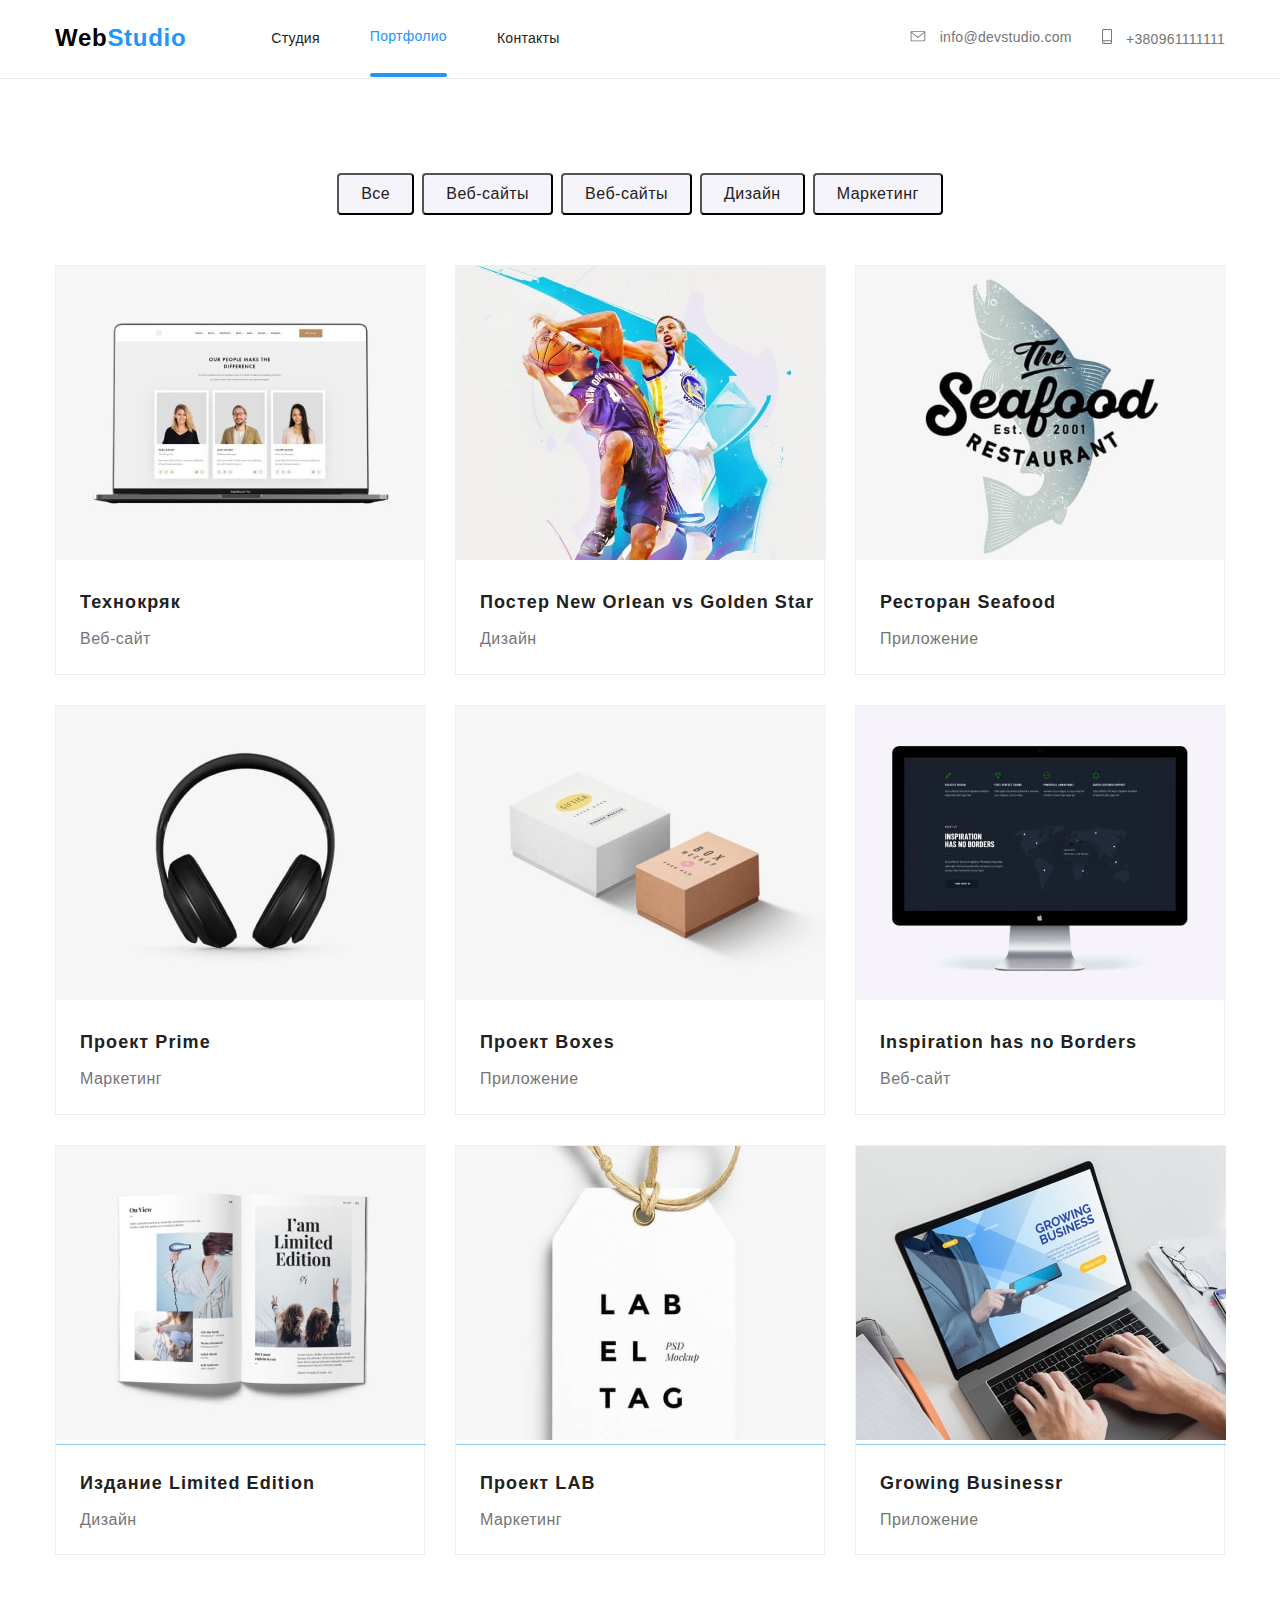
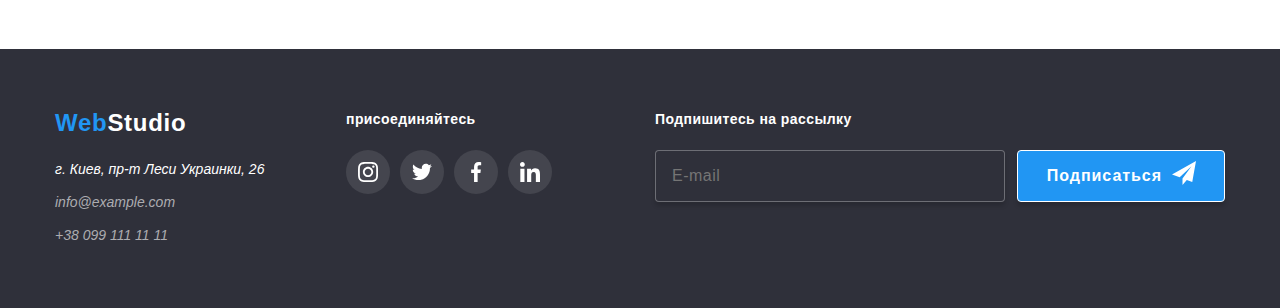
==== commit e82905ce: "Подключил шрифты локально" ====
--- a/portfolio.html
+++ b/portfolio.html
@@ -4,10 +4,10 @@
     <meta charset="UTF-8" />
     <meta name="viewport" content="width=device-width, initial-scale=1.0" />
     <title>Github-home</title>
-    <link
+    <!--<link
       href="https://fonts.googleapis.com/css2?family=Raleway:wght@700&family=Roboto:wght@400;500;700;900&display=swap"
       rel="stylesheet"
-    />
+    />-->
     <link rel="stylesheet" href="./css/normalize.css" />
     <link rel="stylesheet" href="./css/portfolio.min.css" />
   </head>
--- a/css/portfolio.min.css
+++ b/css/portfolio.min.css
@@ -1,2 +1,2 @@
-html{-webkit-box-sizing:border-box;box-sizing:border-box}*,*::before,*::after{-webkit-box-sizing:inherit;box-sizing:inherit}body{color:#757575;background-color:#fff;font-family:"Raleway", sans-serif;font-family:"Roboto", sans-serif}.erase-stile{display:-webkit-box;display:-ms-flexbox;display:flex;list-style:none;text-decoration:none;padding:0;margin:0}.conteiner{width:1200px;padding-left:15px;padding-right:15px;margin-left:auto;margin-right:auto}.border-head{margin-top:0;border-bottom:1px solid #ececec}.conteiner-nav{display:-webkit-box;display:-ms-flexbox;display:flex;-webkit-box-pack:center;-ms-flex-pack:center;justify-content:center;-webkit-box-align:center;-ms-flex-align:center;align-items:center;padding-top:24px;padding-bottom:25px}.main-nav{display:-webkit-box;display:-ms-flexbox;display:flex;-webkit-box-pack:center;-ms-flex-pack:center;justify-content:center;-webkit-box-align:center;-ms-flex-align:center;align-items:center}.logo{color:#000000;font-family:"Raleway", sans-serif;font-weight:700;font-size:24px;line-height:1.19;letter-spacing:0.03em;text-decoration:none}.logo .pat{color:#2196f3}.link{position:relative;color:#212121;font-size:14px;line-height:1.14;letter-spacing:0.02em;text-decoration:none;-webkit-transition:color, fill;transition:color, fill;-webkit-transition-delay:250ms;transition-delay:250ms;-webkit-transition-timing-function:cubic-bezier(0.4, 0, 0.2, 1);transition-timing-function:cubic-bezier(0.4, 0, 0.2, 1)}.site-nav{display:-webkit-box;display:-ms-flexbox;display:flex;margin-left:85px}.site-nav .link:focus,.site-nav .link:hover{color:#2196f3}.site-nav .item:not(:last-child){margin-right:50px}.current::before{content:"";position:absolute;width:100%;height:4px;bottom:-32px;border-radius:2px;background-color:#2196f3}.site-nav .link.current{color:#2196f3}.item-link{display:-webkit-inline-box;display:-ms-inline-flexbox;display:inline-flex;-webkit-box-align:center;-ms-flex-align:center;align-items:center;fill:#757575}.item-link:focus,.item-link:hover{fill:#2196f3;color:#2196f3}.icon-email{width:16px;height:11px;margin-right:10px}.icon-smartphone{width:10px;height:15px;margin-right:10px}.page-contacts{display:-webkit-box;display:-ms-flexbox;display:flex;-webkit-box-align:center;-ms-flex-align:center;align-items:center;margin-left:auto}.contacts-nav{display:-webkit-box;display:-ms-flexbox;display:flex;-webkit-box-align:center;-ms-flex-align:center;align-items:center}.contacts-nav .item-link:not(:last-child){margin-right:30px}.contacts-nav .link{color:#757575}.contacts-nav .link:focus,.contacts-nav .link:hover{color:#2196f3}.block-filtres{display:-webkit-box;display:-ms-flexbox;display:flex;-webkit-box-pack:center;-ms-flex-pack:center;justify-content:center;-webkit-box-align:center;-ms-flex-align:center;align-items:center;margin-top:94px;margin-right:auto;margin-left:auto;margin-bottom:34px;padding-top:0;padding-bottom:16px;text-align:center}.filtres{display:-webkit-box;display:-ms-flexbox;display:flex;-webkit-box-pack:center;-ms-flex-pack:center;justify-content:center;-webkit-box-align:center;-ms-flex-align:center;align-items:center;background-color:#f5f4fa;color:#212121;margin-right:8px;padding:6px 22px;border-radius:4px;font-weight:500;font-size:16px;line-height:1.625;text-align:center;letter-spacing:0.03em;-webkit-transition:background-color, color;transition:background-color, color;-webkit-transition-delay:250ms;transition-delay:250ms;-webkit-transition-timing-function:cubic-bezier(0.4, 0, 0.2, 1);transition-timing-function:cubic-bezier(0.4, 0, 0.2, 1)}.filtres:nth-child(5){margin-right:0}.filtres:focus,.filtres:hover{background-color:#2196f3;color:#fff}.development-conteiner{margin-bottom:94px}.flex-conteiner{display:-webkit-box;display:-ms-flexbox;display:flex;-ms-flex-wrap:wrap;flex-wrap:wrap}.block-flex{display:-webkit-box;display:-ms-flexbox;display:flex;width:370px;margin-bottom:30px;margin-right:30px;border:1px solid #eeeeee}.block-flex:hover{-webkit-box-shadow:0px 1px 1px rgba(0,0,0,0.12),0px 4px 4px rgba(0,0,0,0.06),1px 4px 6px rgba(0,0,0,0.16);box-shadow:0px 1px 1px rgba(0,0,0,0.12),0px 4px 4px rgba(0,0,0,0.06),1px 4px 6px rgba(0,0,0,0.16)}.block-flex:nth-child(3n){margin-right:0}.block-flex:nth-last-child(-n+3){margin-bottom:0}.img-box{position:relative;overflow:hidden}.img-hover{position:absolute;text-decoration:none;left:0;top:0;width:100%;height:100%;opacity:0.9;-webkit-transform:translateY(100%);transform:translateY(100%);-webkit-transition:-webkit-transform 450ms cubic-bezier(0.4, 0, 0.2, 1);transition:-webkit-transform 450ms cubic-bezier(0.4, 0, 0.2, 1);transition:transform 450ms cubic-bezier(0.4, 0, 0.2, 1);transition:transform 450ms cubic-bezier(0.4, 0, 0.2, 1), -webkit-transform 450ms cubic-bezier(0.4, 0, 0.2, 1)}.block-flex:hover .img-hover{opacity:0.9;-webkit-transform:translateY(0%);transform:translateY(0%)}.texnokryk-text{display:inline-block;margin-top:0;margin-bottom:0;padding:63px 24px;height:294px;font-weight:normal;font-size:18px;line-height:1.55;letter-spacing:0.03em;background-color:#2196f3;color:#fff;opacity:0.9}.border{display:inline-block}.developments-title{font-weight:bold;font-size:18px;line-height:2;letter-spacing:0.06em;text-decoration:none;margin:0;padding-top:20px;padding-left:24px;padding-bottom:4px;color:#757575}.development-text{font-weight:normal;font-size:16px;line-height:1.87;letter-spacing:0.03em;text-decoration:none;margin:0;padding-left:24px;padding-bottom:20px;color:#757575}.footer{background-color:#2f303a}.flex-footer{display:-webkit-box;display:-ms-flexbox;display:flex;padding-top:60px;padding-bottom:60px}.block-adress-logo{display:block;margin:0;padding:0}.webstudio{display:inline-block;margin-right:0;margin-bottom:20px}.footer-logo{color:#2196f3;font-family:"Raleway", sans-serif;font-weight:700;font-size:24px;line-height:1.19;letter-spacing:0.03em;text-decoration:none;margin-right:0;margin-bottom:20px}.footer-pat{margin:0;color:#ffffff}.footer-adress{display:inline-block;color:#fff;margin-top:0;margin-right:0;margin-bottom:9px}.first-link{display:inline-block;margin-top:0;margin-bottom:9px}.second-link{display:inline-block;margin-top:0;margin-bottom:0}.adress{display:-webkit-inline-box;display:-ms-inline-flexbox;display:inline-flex;-webkit-box-orient:vertical;-webkit-box-direction:normal;-ms-flex-direction:column;flex-direction:column;font-weight:400;font-size:14px;line-height:1.71}.adress-link{color:#acacb0;text-decoration:none;-webkit-transition:color;transition:color;-webkit-transition-delay:250ms;transition-delay:250ms;-webkit-transition-timing-function:cubic-bezier(0.4, 0, 0.2, 1);transition-timing-function:cubic-bezier(0.4, 0, 0.2, 1)}.adress-link:focus,.adress-link:hover{color:#2196f3}.block-link{margin-left:70px}.title-footer{color:#fff;display:inline-block;margin-top:0;margin-bottom:20px;font-size:14px;line-height:1.5;letter-spacing:0.03em}.bacground-icon{display:-webkit-box;display:-ms-flexbox;display:flex;border-radius:50%;background-color:#44454e;margin-right:10px;margin-bottom:24px;-webkit-transition:background-color fill;transition:background-color fill;-webkit-transition-delay:250ms;transition-delay:250ms;-webkit-transition-timing-function:cubic-bezier(0.4, 0, 0.2, 1);transition-timing-function:cubic-bezier(0.4, 0, 0.2, 1)}.bacground-icon:focus,.bacground-icon:hover{background-color:#2196f3;fill:#2196f3}.icon-link-footer{display:-webkit-box;display:-ms-flexbox;display:flex;width:44px;height:44px;fill:#ffffff;padding:12px 12px}.button-stile{display:-webkit-box;display:-ms-flexbox;display:flex;-webkit-box-align:center;-ms-flex-align:center;align-items:center;list-style:none;text-decoration:none;margin:0;padding:0}.form{width:570px;margin-left:93px}.form-footer{display:-webkit-box;display:-ms-flexbox;display:flex;-webkit-box-pack:justify;-ms-flex-pack:justify;justify-content:space-between;-webkit-box-align:center;-ms-flex-align:center;align-items:center}.input-footer{display:-webkit-box;display:-ms-flexbox;display:flex;width:358px;padding-top:15px;padding-bottom:15px;padding-left:16px;margin-right:12px;-webkit-box-shadow:0px 4px 4px rgba(0,0,0,0.15);box-shadow:0px 4px 4px rgba(0,0,0,0.15);border:1px solid rgba(255,255,255,0.3);border-radius:4px;font-weight:400;font-size:16px;line-height:1.25;letter-spacing:0.03em;color:#acacb0;background-color:#2f303a}.submit-footer{display:-webkit-box;display:-ms-flexbox;display:flex;padding-top:10px;padding-bottom:10px;padding-left:29px;padding-right:28px;background-color:#2196f3;color:#ffffff;font-weight:700;font-size:16px;line-height:1.87;letter-spacing:0.06em;border:1px solid;-webkit-box-shadow:0px 4px 4px rgba(0,0,0,0.15);box-shadow:0px 4px 4px rgba(0,0,0,0.15);border-radius:4px}.icon-send{display:-webkit-box;display:-ms-flexbox;display:flex;-webkit-box-align:center;-ms-flex-align:center;align-items:center;fill:#fff;width:24px;height:24px;margin-left:10px;padding:0}
+html{-webkit-box-sizing:border-box;box-sizing:border-box}*,*::before,*::after{-webkit-box-sizing:inherit;box-sizing:inherit}body{color:#757575;background-color:#fff;font-family:"Raleway", sans-serif;font-family:"Roboto", sans-serif}.erase-stile{display:-webkit-box;display:-ms-flexbox;display:flex;list-style:none;text-decoration:none;padding:0;margin:0}.conteiner{width:1200px;padding-left:15px;padding-right:15px;margin-left:auto;margin-right:auto}.border-head{margin-top:0;border-bottom:1px solid #ececec}.conteiner-nav{display:-webkit-box;display:-ms-flexbox;display:flex;-webkit-box-pack:center;-ms-flex-pack:center;justify-content:center;-webkit-box-align:center;-ms-flex-align:center;align-items:center;padding-top:24px;padding-bottom:25px}.main-nav{display:-webkit-box;display:-ms-flexbox;display:flex;-webkit-box-pack:center;-ms-flex-pack:center;justify-content:center;-webkit-box-align:center;-ms-flex-align:center;align-items:center}.logo{color:#000000;font-family:"Raleway", sans-serif;font-weight:700;font-size:24px;line-height:1.19;letter-spacing:0.03em;text-decoration:none}.logo .pat{color:#2196f3}.link{position:relative;color:#212121;font-size:14px;line-height:1.14;letter-spacing:0.02em;text-decoration:none;-webkit-transition:color, fill;transition:color, fill;-webkit-transition-delay:250ms;transition-delay:250ms;-webkit-transition-timing-function:cubic-bezier(0.4, 0, 0.2, 1);transition-timing-function:cubic-bezier(0.4, 0, 0.2, 1)}.site-nav{display:-webkit-box;display:-ms-flexbox;display:flex;margin-left:85px}.site-nav .link:focus,.site-nav .link:hover{color:#2196f3}.site-nav .item:not(:last-child){margin-right:50px}.current::before{content:"";position:absolute;width:100%;height:4px;bottom:-32px;border-radius:2px;background-color:#2196f3}.site-nav .link.current{color:#2196f3}.item-link{display:-webkit-inline-box;display:-ms-inline-flexbox;display:inline-flex;-webkit-box-align:center;-ms-flex-align:center;align-items:center;fill:#757575}.item-link:focus,.item-link:hover{fill:#2196f3;color:#2196f3}.icon-email{width:16px;height:11px;margin-right:10px}.icon-smartphone{width:10px;height:15px;margin-right:10px}.page-contacts{display:-webkit-box;display:-ms-flexbox;display:flex;-webkit-box-align:center;-ms-flex-align:center;align-items:center;margin-left:auto}.contacts-nav{display:-webkit-box;display:-ms-flexbox;display:flex;-webkit-box-align:center;-ms-flex-align:center;align-items:center}.contacts-nav .item-link:not(:last-child){margin-right:30px}.contacts-nav .link{color:#757575}.contacts-nav .link:focus,.contacts-nav .link:hover{color:#2196f3}.block-filtres{display:-webkit-box;display:-ms-flexbox;display:flex;-webkit-box-pack:center;-ms-flex-pack:center;justify-content:center;-webkit-box-align:center;-ms-flex-align:center;align-items:center;margin-top:94px;margin-right:auto;margin-left:auto;margin-bottom:34px;padding-top:0;padding-bottom:16px;text-align:center}.filtres{display:-webkit-box;display:-ms-flexbox;display:flex;-webkit-box-pack:center;-ms-flex-pack:center;justify-content:center;-webkit-box-align:center;-ms-flex-align:center;align-items:center;background-color:#f5f4fa;color:#212121;margin-right:8px;padding:6px 22px;border-radius:4px;font-weight:500;font-size:16px;line-height:1.625;text-align:center;letter-spacing:0.03em;-webkit-transition:background-color, color;transition:background-color, color;-webkit-transition-delay:250ms;transition-delay:250ms;-webkit-transition-timing-function:cubic-bezier(0.4, 0, 0.2, 1);transition-timing-function:cubic-bezier(0.4, 0, 0.2, 1)}.filtres:nth-child(5){margin-right:0}.filtres:focus,.filtres:hover{background-color:#2196f3;color:#fff}.development-conteiner{margin-bottom:94px}.flex-conteiner{display:-webkit-box;display:-ms-flexbox;display:flex;-ms-flex-wrap:wrap;flex-wrap:wrap}.block-flex{display:-webkit-box;display:-ms-flexbox;display:flex;width:370px;margin-bottom:30px;margin-right:30px;border:1px solid #eeeeee}.block-flex:hover{-webkit-box-shadow:0px 1px 1px rgba(0,0,0,0.12),0px 4px 4px rgba(0,0,0,0.06),1px 4px 6px rgba(0,0,0,0.16);box-shadow:0px 1px 1px rgba(0,0,0,0.12),0px 4px 4px rgba(0,0,0,0.06),1px 4px 6px rgba(0,0,0,0.16)}.block-flex:nth-child(3n){margin-right:0}.block-flex:nth-last-child(-n+3){margin-bottom:0}.img-box{position:relative;overflow:hidden}.img-hover{position:absolute;text-decoration:none;left:0;top:0;width:100%;height:100%;opacity:0.9;-webkit-transform:translateY(100%);transform:translateY(100%);-webkit-transition:-webkit-transform 450ms cubic-bezier(0.4, 0, 0.2, 1);transition:-webkit-transform 450ms cubic-bezier(0.4, 0, 0.2, 1);transition:transform 450ms cubic-bezier(0.4, 0, 0.2, 1);transition:transform 450ms cubic-bezier(0.4, 0, 0.2, 1), -webkit-transform 450ms cubic-bezier(0.4, 0, 0.2, 1)}.block-flex:hover .img-hover{opacity:0.9;-webkit-transform:translateY(0%);transform:translateY(0%)}.texnokryk-text{display:inline-block;margin-top:0;margin-bottom:0;padding:63px 24px;height:294px;font-weight:normal;font-size:18px;line-height:1.55;letter-spacing:0.03em;background-color:#2196f3;color:#fff;opacity:0.9}.border{display:inline-block}.developments-title{font-weight:bold;font-size:18px;line-height:2;letter-spacing:0.06em;text-decoration:none;margin:0;padding-top:20px;padding-left:24px;padding-bottom:4px;color:#212121}.development-text{font-weight:normal;font-size:16px;line-height:1.87;letter-spacing:0.03em;text-decoration:none;margin:0;padding-left:24px;padding-bottom:20px;color:#757575}.footer{background-color:#2f303a}.flex-footer{display:-webkit-box;display:-ms-flexbox;display:flex;padding-top:60px;padding-bottom:60px}.block-adress-logo{display:block;margin:0;padding:0}.webstudio{display:inline-block;margin-right:0;margin-bottom:20px}.footer-logo{color:#2196f3;font-family:"Raleway", sans-serif;font-weight:700;font-size:24px;line-height:1.19;letter-spacing:0.03em;text-decoration:none;margin-right:0;margin-bottom:20px}.footer-pat{margin:0;color:#ffffff}.footer-adress{display:inline-block;color:#fff;margin-top:0;margin-right:0;margin-bottom:9px}.first-link{display:inline-block;margin-top:0;margin-bottom:9px}.second-link{display:inline-block;margin-top:0;margin-bottom:0}.adress{display:-webkit-inline-box;display:-ms-inline-flexbox;display:inline-flex;-webkit-box-orient:vertical;-webkit-box-direction:normal;-ms-flex-direction:column;flex-direction:column;font-weight:400;font-size:14px;line-height:1.71}.adress-link{color:#acacb0;text-decoration:none;-webkit-transition:color;transition:color;-webkit-transition-delay:250ms;transition-delay:250ms;-webkit-transition-timing-function:cubic-bezier(0.4, 0, 0.2, 1);transition-timing-function:cubic-bezier(0.4, 0, 0.2, 1)}.adress-link:focus,.adress-link:hover{color:#2196f3}.block-link{margin-left:70px}.title-footer{color:#fff;display:inline-block;margin-top:0;margin-bottom:20px;font-size:14px;line-height:1.5;letter-spacing:0.03em}.bacground-icon{display:-webkit-box;display:-ms-flexbox;display:flex;border-radius:50%;background-color:#44454e;margin-right:10px;margin-bottom:24px;-webkit-transition:background-color fill;transition:background-color fill;-webkit-transition-delay:250ms;transition-delay:250ms;-webkit-transition-timing-function:cubic-bezier(0.4, 0, 0.2, 1);transition-timing-function:cubic-bezier(0.4, 0, 0.2, 1)}.bacground-icon:focus,.bacground-icon:hover{background-color:#2196f3;fill:#2196f3}.icon-link-footer{display:-webkit-box;display:-ms-flexbox;display:flex;width:44px;height:44px;fill:#ffffff;padding:12px 12px}.button-stile{display:-webkit-box;display:-ms-flexbox;display:flex;-webkit-box-align:center;-ms-flex-align:center;align-items:center;list-style:none;text-decoration:none;margin:0;padding:0}.form{width:570px;margin-left:93px}.form-footer{display:-webkit-box;display:-ms-flexbox;display:flex;-webkit-box-pack:justify;-ms-flex-pack:justify;justify-content:space-between;-webkit-box-align:center;-ms-flex-align:center;align-items:center}.input-footer{display:-webkit-box;display:-ms-flexbox;display:flex;width:358px;padding-top:15px;padding-bottom:15px;padding-left:16px;margin-right:12px;-webkit-box-shadow:0px 4px 4px rgba(0,0,0,0.15);box-shadow:0px 4px 4px rgba(0,0,0,0.15);border:1px solid rgba(255,255,255,0.3);border-radius:4px;font-weight:400;font-size:16px;line-height:1.25;letter-spacing:0.03em;color:#acacb0;background-color:#2f303a}.submit-footer{display:-webkit-box;display:-ms-flexbox;display:flex;padding-top:10px;padding-bottom:10px;padding-left:29px;padding-right:28px;background-color:#2196f3;color:#ffffff;font-weight:700;font-size:16px;line-height:1.87;letter-spacing:0.06em;border:1px solid;-webkit-box-shadow:0px 4px 4px rgba(0,0,0,0.15);box-shadow:0px 4px 4px rgba(0,0,0,0.15);border-radius:4px}.icon-send{display:-webkit-box;display:-ms-flexbox;display:flex;-webkit-box-align:center;-ms-flex-align:center;align-items:center;fill:#fff;width:24px;height:24px;margin-left:10px;padding:0}
 /*# sourceMappingURL=portfolio.min.css.map */